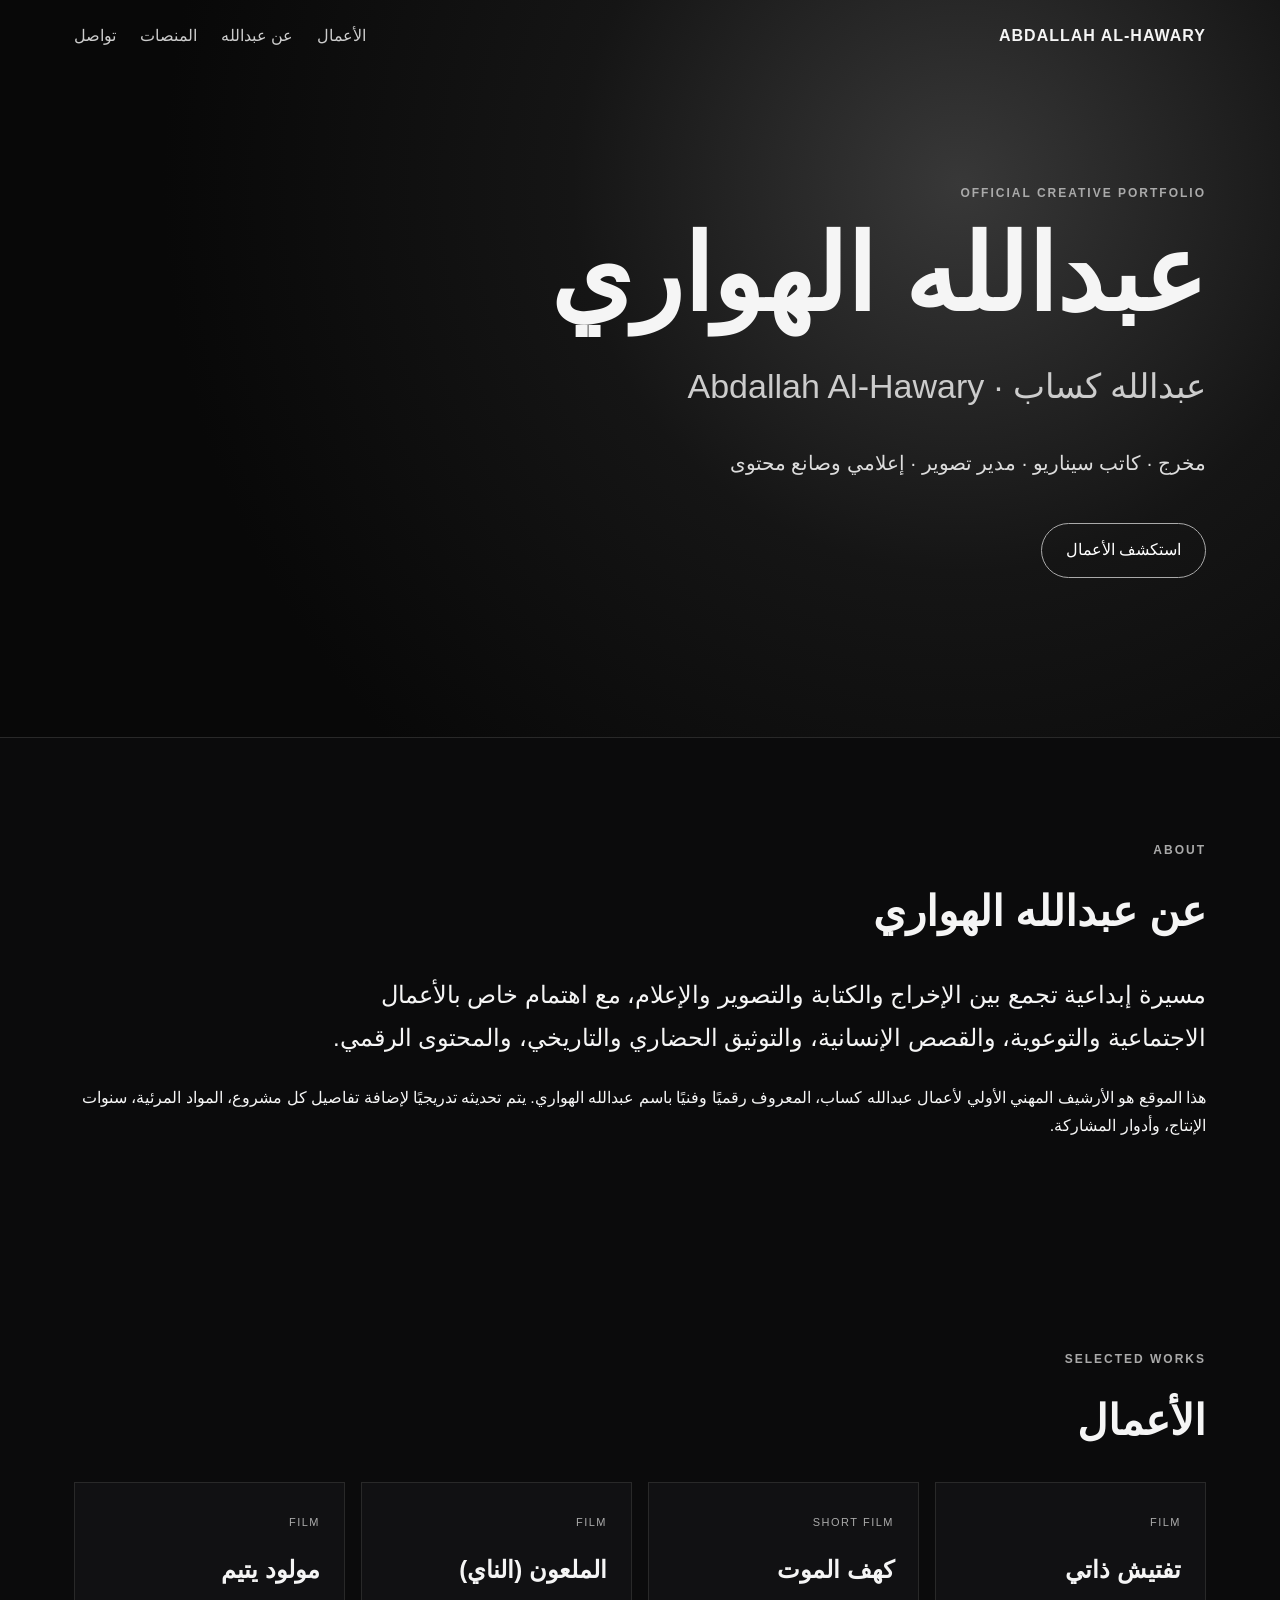
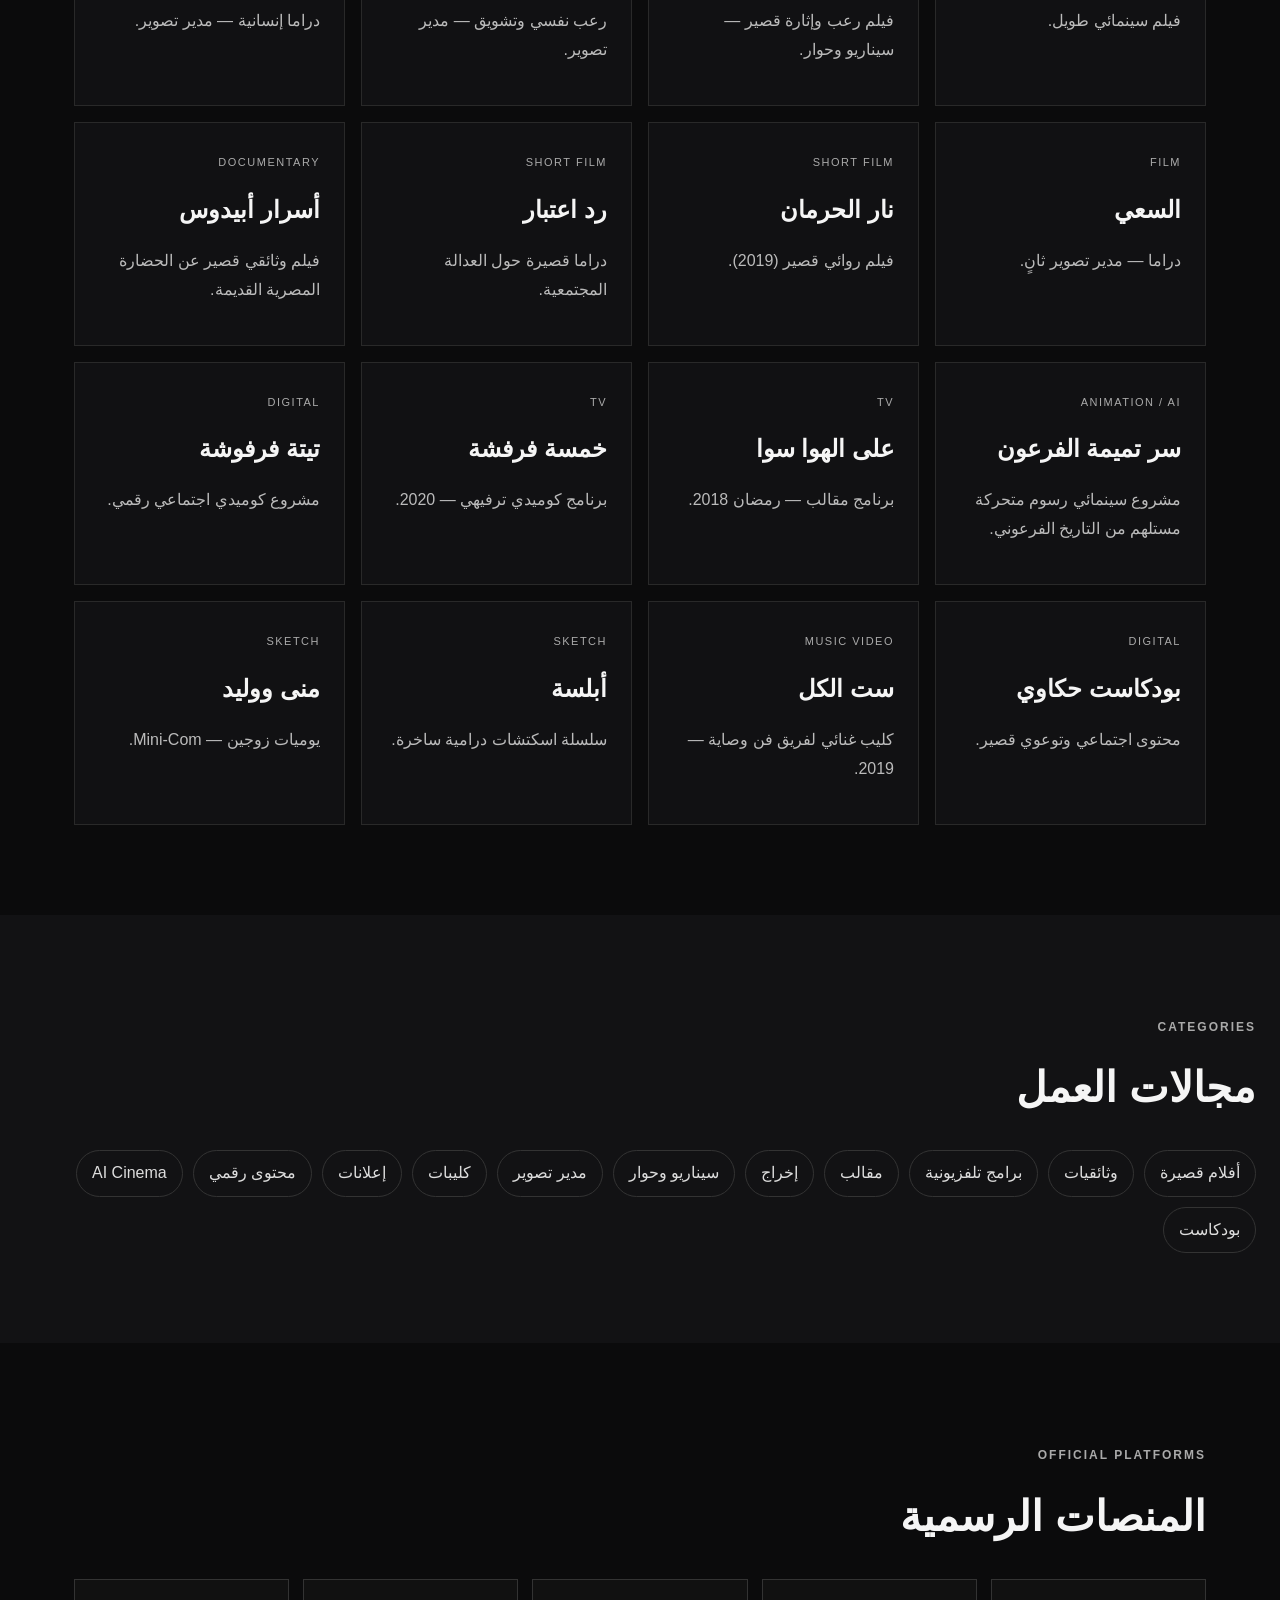
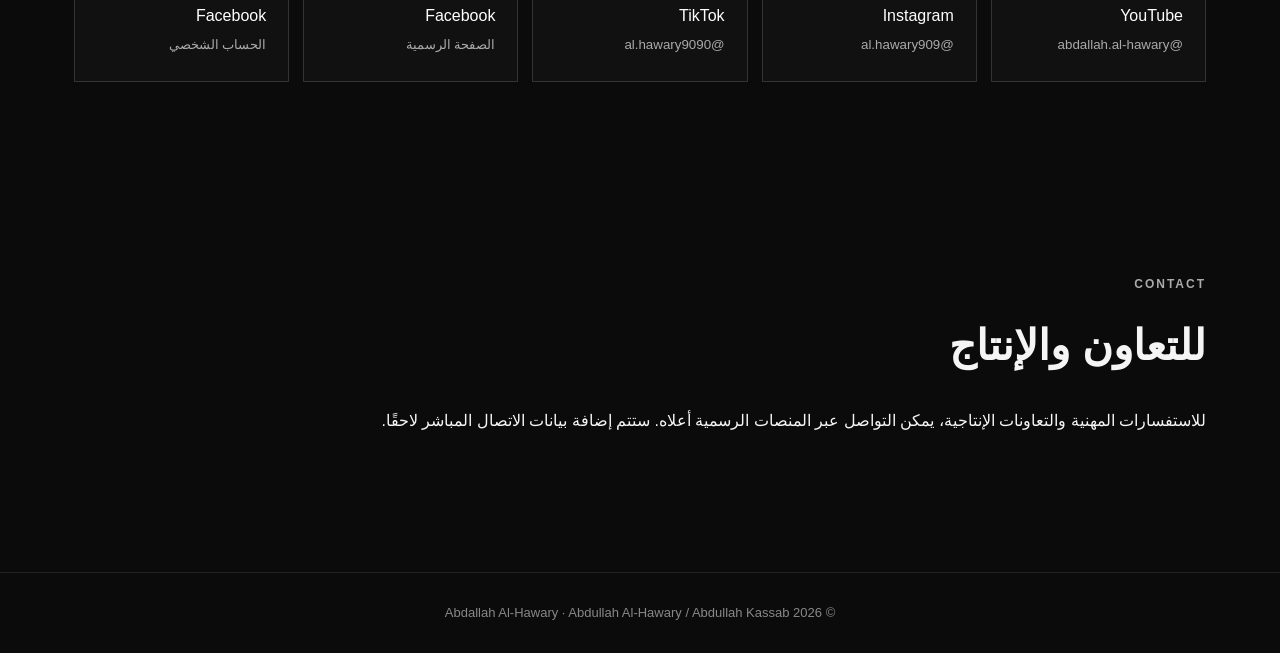
==== index.html @ 6ad76388 "Add files via upload" ====
<!doctype html>
<html lang="ar" dir="rtl">
<head>
<meta charset="utf-8">
<meta name="viewport" content="width=device-width,initial-scale=1">
<title>Abdallah Al-Hawary | عبدالله الهواري | عبدالله كساب</title>
<meta name="description" content="الموقع المهني والأرشيف الإبداعي لعبدالله الهواري (عبدالله كساب): مخرج، كاتب سيناريو، مدير تصوير وإعلامي مصري.">
<meta name="author" content="Abdallah Al-Hawary">
<link rel="stylesheet" href="style.css">
<script type="application/ld+json">
{
  "@context":"https://schema.org",
  "@type":"Person",
  "@id":"https://example.com/#person",
  "name":"Abdallah Al-Hawary",
  "alternateName":["عبدالله الهواري","عبدالله كساب"],
  "jobTitle":["Director","Filmmaker","Screenwriter","Director of Photography","Media Creator"],
  "description":"مخرج وكاتب سيناريو ومدير تصوير وإعلامي مصري، صاحب أعمال سينمائية ووثائقية وبرامج ومشروعات رقمية.",
  "sameAs":[
    "https://www.facebook.com/share/1F2w8r7p69/",
    "https://www.facebook.com/share/1C98TGQqkn/",
    "https://www.instagram.com/al.hawary909/",
    "https://www.tiktok.com/@al.hawary9090",
    "https://youtube.com/@abdallah.al-hawary"
  ]
}
</script>
</head>
<body>
<header class="hero">
  <nav><div class="brand">ABDALLAH AL-HAWARY</div><a href="#works">الأعمال</a><a href="#about">عن عبدالله</a><a href="#social">المنصات</a><a href="#contact">تواصل</a></nav>
  <div class="hero-inner">
    <p class="eyebrow">OFFICIAL CREATIVE PORTFOLIO</p>
    <h1>عبدالله الهواري</h1>
    <h2>عبدالله كساب · Abdallah Al-Hawary</h2>
    <p>مخرج · كاتب سيناريو · مدير تصوير · إعلامي وصانع محتوى</p>
    <a class="button" href="#works">استكشف الأعمال</a>
  </div>
</header>

<main>
<section id="about" class="section">
  <p class="eyebrow">ABOUT</p><h2>عن عبدالله الهواري</h2>
  <p class="lead">مسيرة إبداعية تجمع بين الإخراج والكتابة والتصوير والإعلام، مع اهتمام خاص بالأعمال الاجتماعية والتوعوية، والقصص الإنسانية، والتوثيق الحضاري والتاريخي، والمحتوى الرقمي.</p>
  <p>هذا الموقع هو الأرشيف المهني الأولي لأعمال عبدالله كساب، المعروف رقميًا وفنيًا باسم عبدالله الهواري. يتم تحديثه تدريجيًا لإضافة تفاصيل كل مشروع، المواد المرئية، سنوات الإنتاج، وأدوار المشاركة.</p>
</section>

<section id="works" class="section">
<p class="eyebrow">SELECTED WORKS</p><h2>الأعمال</h2>
<div class="grid">
  <article><span>FILM</span><h3>تفتيش ذاتي</h3><p>فيلم سينمائي طويل.</p></article>
  <article><span>SHORT FILM</span><h3>كهف الموت</h3><p>فيلم رعب وإثارة قصير — سيناريو وحوار.</p></article>
  <article><span>FILM</span><h3>الملعون (الناي)</h3><p>رعب نفسي وتشويق — مدير تصوير.</p></article>
  <article><span>FILM</span><h3>مولود يتيم</h3><p>دراما إنسانية — مدير تصوير.</p></article>
  <article><span>FILM</span><h3>السعي</h3><p>دراما — مدير تصوير ثانٍ.</p></article>
  <article><span>SHORT FILM</span><h3>نار الحرمان</h3><p>فيلم روائي قصير (2019).</p></article>
  <article><span>SHORT FILM</span><h3>رد اعتبار</h3><p>دراما قصيرة حول العدالة المجتمعية.</p></article>
  <article><span>DOCUMENTARY</span><h3>أسرار أبيدوس</h3><p>فيلم وثائقي قصير عن الحضارة المصرية القديمة.</p></article>
  <article><span>ANIMATION / AI</span><h3>سر تميمة الفرعون</h3><p>مشروع سينمائي رسوم متحركة مستلهم من التاريخ الفرعوني.</p></article>
  <article><span>TV</span><h3>على الهوا سوا</h3><p>برنامج مقالب — رمضان 2018.</p></article>
  <article><span>TV</span><h3>خمسة فرفشة</h3><p>برنامج كوميدي ترفيهي — 2020.</p></article>
  <article><span>DIGITAL</span><h3>تيتة فرفوشة</h3><p>مشروع كوميدي اجتماعي رقمي.</p></article>
  <article><span>DIGITAL</span><h3>بودكاست حكاوي</h3><p>محتوى اجتماعي وتوعوي قصير.</p></article>
  <article><span>MUSIC VIDEO</span><h3>ست الكل</h3><p>كليب غنائي لفريق فن وصاية — 2019.</p></article>
  <article><span>SKETCH</span><h3>أبلسة</h3><p>سلسلة اسكتشات درامية ساخرة.</p></article>
  <article><span>SKETCH</span><h3>منى ووليد</h3><p>يوميات زوجين — Mini-Com.</p></article>
</div>
</section>

<section class="section dark">
<p class="eyebrow">CATEGORIES</p><h2>مجالات العمل</h2>
<div class="tags"><span>أفلام قصيرة</span><span>وثائقيات</span><span>برامج تلفزيونية</span><span>مقالب</span><span>إخراج</span><span>سيناريو وحوار</span><span>مدير تصوير</span><span>كليبات</span><span>إعلانات</span><span>محتوى رقمي</span><span>AI Cinema</span><span>بودكاست</span></div>
</section>

<section id="social" class="section">
<p class="eyebrow">OFFICIAL PLATFORMS</p><h2>المنصات الرسمية</h2>
<div class="socials">
<a href="https://youtube.com/@abdallah.al-hawary" target="_blank" rel="me noopener">YouTube<br><small>@abdallah.al-hawary</small></a>
<a href="https://www.instagram.com/al.hawary909/" target="_blank" rel="me noopener">Instagram<br><small>@al.hawary909</small></a>
<a href="https://www.tiktok.com/@al.hawary9090" target="_blank" rel="me noopener">TikTok<br><small>@al.hawary9090</small></a>
<a href="https://www.facebook.com/share/1F2w8r7p69/" target="_blank" rel="me noopener">Facebook<br><small>الصفحة الرسمية</small></a>
<a href="https://www.facebook.com/share/1C98TGQqkn/" target="_blank" rel="me noopener">Facebook<br><small>الحساب الشخصي</small></a>
</div>
</section>

<section id="contact" class="section contact">
<p class="eyebrow">CONTACT</p><h2>للتعاون والإنتاج</h2>
<p>للاستفسارات المهنية والتعاونات الإنتاجية، يمكن التواصل عبر المنصات الرسمية أعلاه. ستتم إضافة بيانات الاتصال المباشر لاحقًا.</p>
</section>
</main>
<footer>© 2026 Abdallah Al-Hawary · Abdullah Al-Hawary / Abdullah Kassab</footer>
</body></html>
---- style.css ----
*{box-sizing:border-box}html{scroll-behavior:smooth}body{margin:0;background:#0b0b0c;color:#f5f5f5;font-family:Arial,"Noto Sans Arabic",sans-serif;line-height:1.8}.hero{min-height:82vh;background:radial-gradient(circle at 75% 25%,#383838 0,#151515 35%,#080808 72%);border-bottom:1px solid #292929}.hero nav{max-width:1180px;margin:auto;padding:22px 24px;display:flex;gap:24px;align-items:center}.hero nav a{color:#ccc;text-decoration:none}.brand{font-weight:800;letter-spacing:1px;margin-left:auto}.hero-inner{max-width:1180px;margin:110px auto 0;padding:0 24px}.eyebrow{letter-spacing:2px;color:#aaa;font-size:12px;font-weight:700}.hero h1{font-size:clamp(48px,9vw,105px);line-height:1;margin:18px 0 8px}.hero h2{font-size:clamp(20px,3vw,34px);font-weight:400;color:#ccc}.hero p:not(.eyebrow){font-size:20px;color:#ddd}.button{display:inline-block;margin-top:22px;padding:12px 24px;border:1px solid #aaa;border-radius:999px;color:#fff;text-decoration:none}.section{max-width:1180px;margin:auto;padding:90px 24px}.section h2{font-size:42px;margin:0 0 24px}.lead{font-size:24px;max-width:900px}.grid{display:grid;grid-template-columns:repeat(auto-fit,minmax(240px,1fr));gap:16px}.grid article{padding:24px;border:1px solid #292929;background:#111113;min-height:180px}.grid span{font-size:11px;letter-spacing:1.5px;color:#aaa}.grid h3{font-size:24px;margin:12px 0}.grid p{color:#bbb}.dark{max-width:none;background:#121214}.tags{display:flex;flex-wrap:wrap;gap:10px}.tags span{border:1px solid #333;border-radius:999px;padding:8px 15px;color:#ddd}.socials{display:grid;grid-template-columns:repeat(auto-fit,minmax(210px,1fr));gap:14px}.socials a{padding:22px;border:1px solid #333;color:#fff;text-decoration:none;background:#111}.socials small{color:#aaa}.contact{padding-bottom:120px}footer{text-align:center;padding:28px;border-top:1px solid #222;color:#888;font-size:13px}@media(max-width:700px){.hero nav{flex-wrap:wrap}.brand{width:100%}.hero-inner{margin-top:70px}.section{padding:65px 20px}.section h2{font-size:34px}.lead{font-size:20px}}
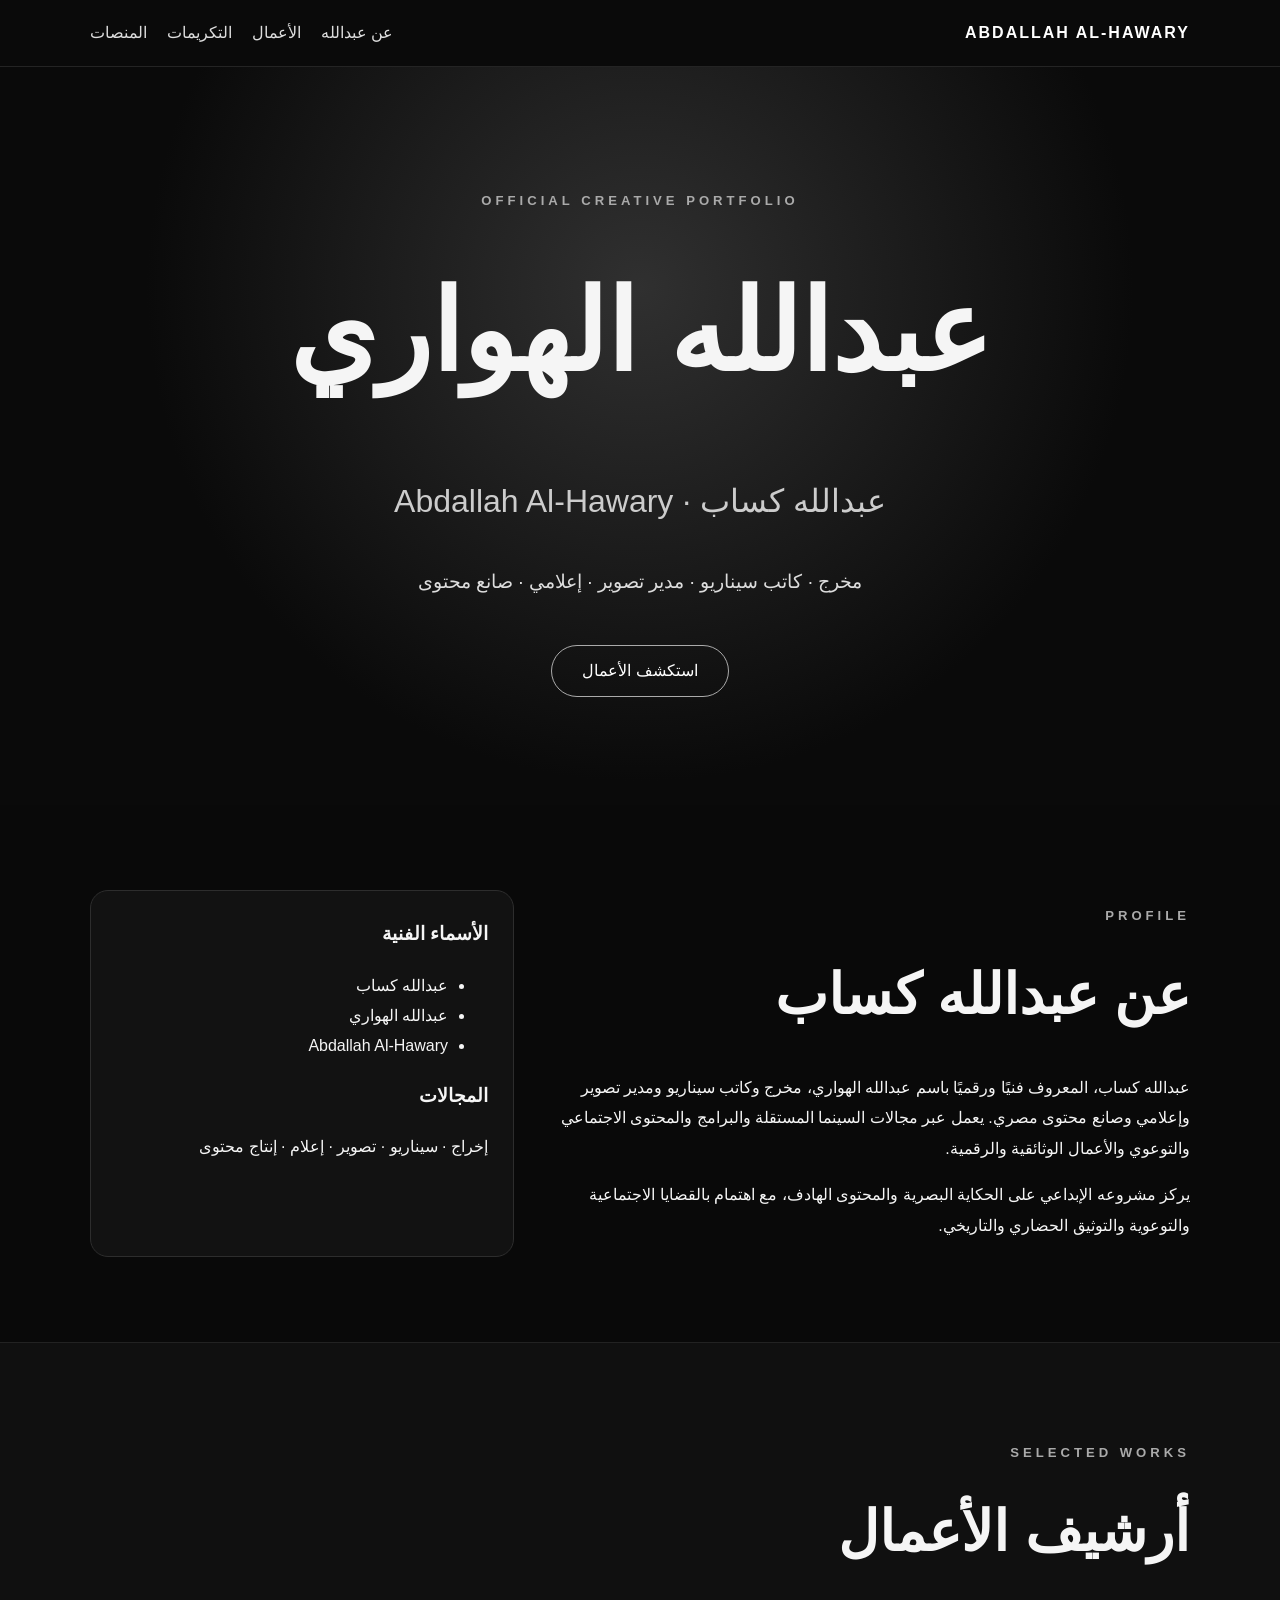
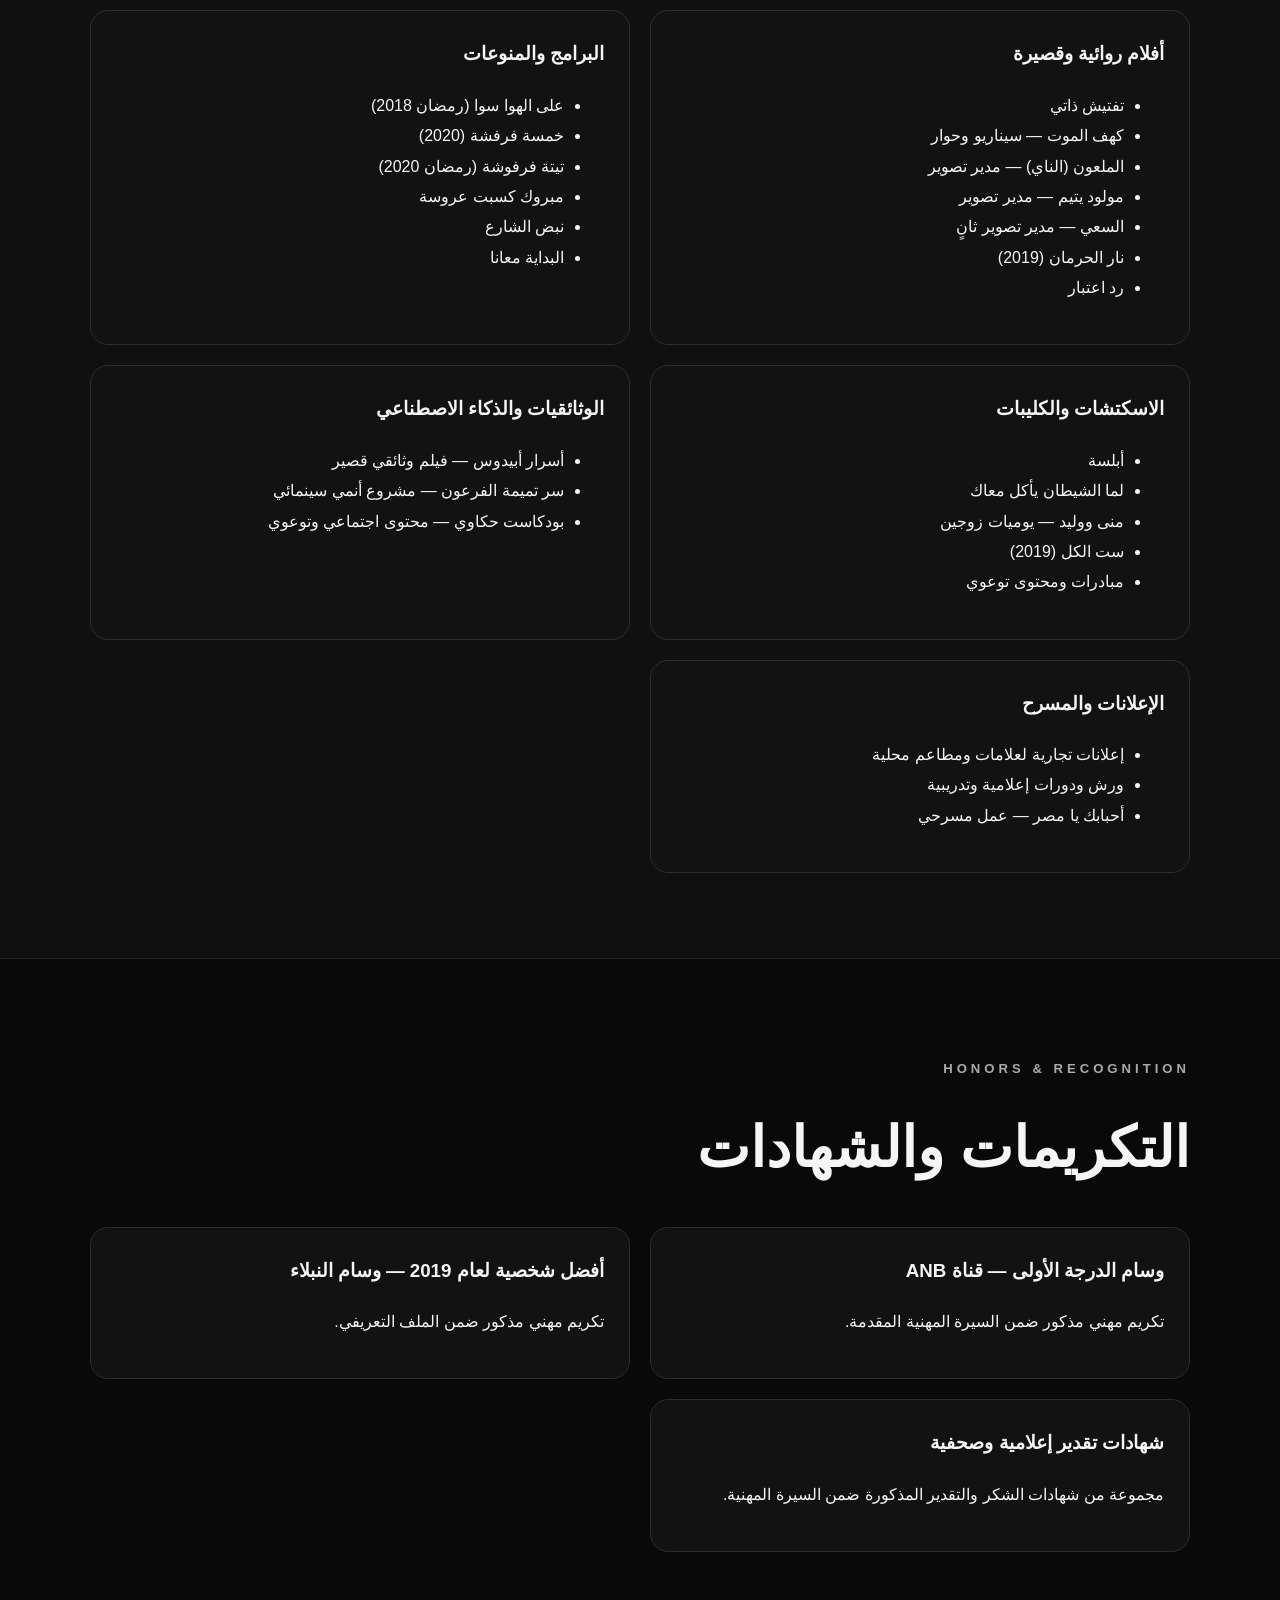
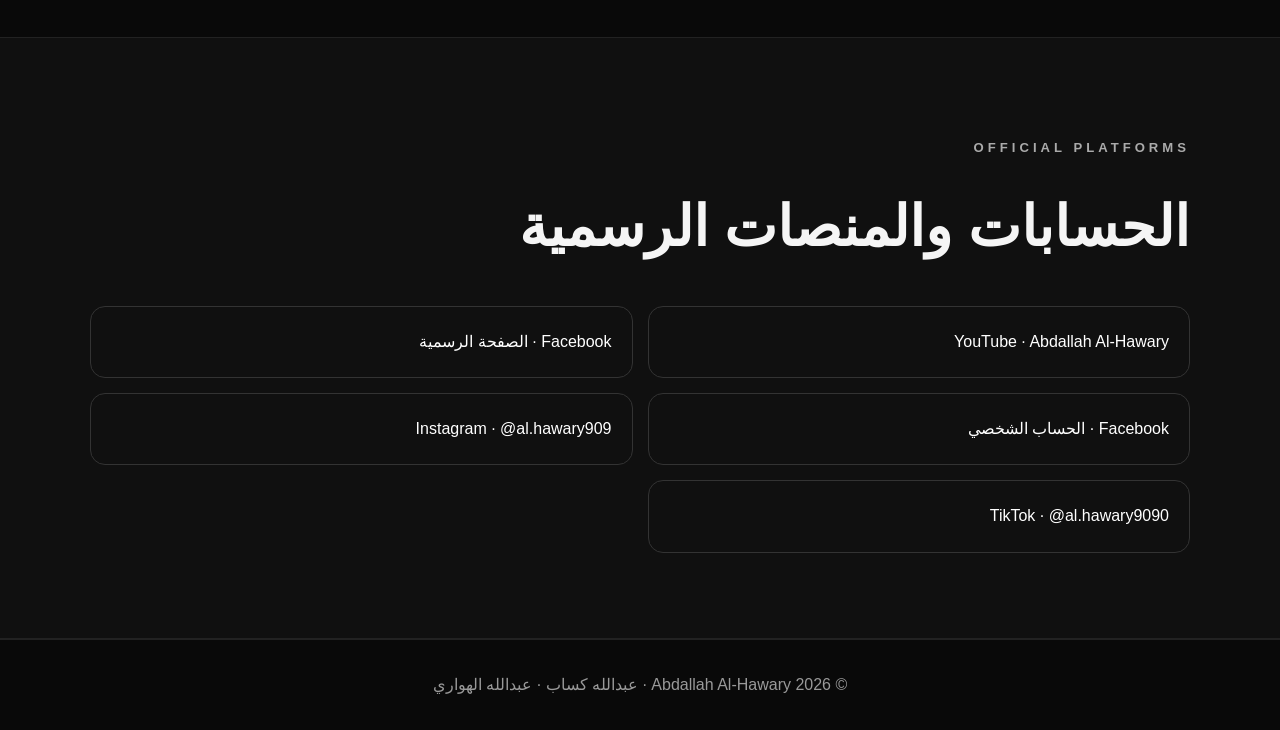
==== commit 154f6c34: "Add files via upload" ====
--- a/index.html
+++ b/index.html
@@ -1,92 +1 @@
-<!doctype html>
-<html lang="ar" dir="rtl">
-<head>
-<meta charset="utf-8">
-<meta name="viewport" content="width=device-width,initial-scale=1">
-<title>Abdallah Al-Hawary | عبدالله الهواري | عبدالله كساب</title>
-<meta name="description" content="الموقع المهني والأرشيف الإبداعي لعبدالله الهواري (عبدالله كساب): مخرج، كاتب سيناريو، مدير تصوير وإعلامي مصري.">
-<meta name="author" content="Abdallah Al-Hawary">
-<link rel="stylesheet" href="style.css">
-<script type="application/ld+json">
-{
-  "@context":"https://schema.org",
-  "@type":"Person",
-  "@id":"https://example.com/#person",
-  "name":"Abdallah Al-Hawary",
-  "alternateName":["عبدالله الهواري","عبدالله كساب"],
-  "jobTitle":["Director","Filmmaker","Screenwriter","Director of Photography","Media Creator"],
-  "description":"مخرج وكاتب سيناريو ومدير تصوير وإعلامي مصري، صاحب أعمال سينمائية ووثائقية وبرامج ومشروعات رقمية.",
-  "sameAs":[
-    "https://www.facebook.com/share/1F2w8r7p69/",
-    "https://www.facebook.com/share/1C98TGQqkn/",
-    "https://www.instagram.com/al.hawary909/",
-    "https://www.tiktok.com/@al.hawary9090",
-    "https://youtube.com/@abdallah.al-hawary"
-  ]
-}
-</script>
-</head>
-<body>
-<header class="hero">
-  <nav><div class="brand">ABDALLAH AL-HAWARY</div><a href="#works">الأعمال</a><a href="#about">عن عبدالله</a><a href="#social">المنصات</a><a href="#contact">تواصل</a></nav>
-  <div class="hero-inner">
-    <p class="eyebrow">OFFICIAL CREATIVE PORTFOLIO</p>
-    <h1>عبدالله الهواري</h1>
-    <h2>عبدالله كساب · Abdallah Al-Hawary</h2>
-    <p>مخرج · كاتب سيناريو · مدير تصوير · إعلامي وصانع محتوى</p>
-    <a class="button" href="#works">استكشف الأعمال</a>
-  </div>
-</header>
-
-<main>
-<section id="about" class="section">
-  <p class="eyebrow">ABOUT</p><h2>عن عبدالله الهواري</h2>
-  <p class="lead">مسيرة إبداعية تجمع بين الإخراج والكتابة والتصوير والإعلام، مع اهتمام خاص بالأعمال الاجتماعية والتوعوية، والقصص الإنسانية، والتوثيق الحضاري والتاريخي، والمحتوى الرقمي.</p>
-  <p>هذا الموقع هو الأرشيف المهني الأولي لأعمال عبدالله كساب، المعروف رقميًا وفنيًا باسم عبدالله الهواري. يتم تحديثه تدريجيًا لإضافة تفاصيل كل مشروع، المواد المرئية، سنوات الإنتاج، وأدوار المشاركة.</p>
-</section>
-
-<section id="works" class="section">
-<p class="eyebrow">SELECTED WORKS</p><h2>الأعمال</h2>
-<div class="grid">
-  <article><span>FILM</span><h3>تفتيش ذاتي</h3><p>فيلم سينمائي طويل.</p></article>
-  <article><span>SHORT FILM</span><h3>كهف الموت</h3><p>فيلم رعب وإثارة قصير — سيناريو وحوار.</p></article>
-  <article><span>FILM</span><h3>الملعون (الناي)</h3><p>رعب نفسي وتشويق — مدير تصوير.</p></article>
-  <article><span>FILM</span><h3>مولود يتيم</h3><p>دراما إنسانية — مدير تصوير.</p></article>
-  <article><span>FILM</span><h3>السعي</h3><p>دراما — مدير تصوير ثانٍ.</p></article>
-  <article><span>SHORT FILM</span><h3>نار الحرمان</h3><p>فيلم روائي قصير (2019).</p></article>
-  <article><span>SHORT FILM</span><h3>رد اعتبار</h3><p>دراما قصيرة حول العدالة المجتمعية.</p></article>
-  <article><span>DOCUMENTARY</span><h3>أسرار أبيدوس</h3><p>فيلم وثائقي قصير عن الحضارة المصرية القديمة.</p></article>
-  <article><span>ANIMATION / AI</span><h3>سر تميمة الفرعون</h3><p>مشروع سينمائي رسوم متحركة مستلهم من التاريخ الفرعوني.</p></article>
-  <article><span>TV</span><h3>على الهوا سوا</h3><p>برنامج مقالب — رمضان 2018.</p></article>
-  <article><span>TV</span><h3>خمسة فرفشة</h3><p>برنامج كوميدي ترفيهي — 2020.</p></article>
-  <article><span>DIGITAL</span><h3>تيتة فرفوشة</h3><p>مشروع كوميدي اجتماعي رقمي.</p></article>
-  <article><span>DIGITAL</span><h3>بودكاست حكاوي</h3><p>محتوى اجتماعي وتوعوي قصير.</p></article>
-  <article><span>MUSIC VIDEO</span><h3>ست الكل</h3><p>كليب غنائي لفريق فن وصاية — 2019.</p></article>
-  <article><span>SKETCH</span><h3>أبلسة</h3><p>سلسلة اسكتشات درامية ساخرة.</p></article>
-  <article><span>SKETCH</span><h3>منى ووليد</h3><p>يوميات زوجين — Mini-Com.</p></article>
-</div>
-</section>
-
-<section class="section dark">
-<p class="eyebrow">CATEGORIES</p><h2>مجالات العمل</h2>
-<div class="tags"><span>أفلام قصيرة</span><span>وثائقيات</span><span>برامج تلفزيونية</span><span>مقالب</span><span>إخراج</span><span>سيناريو وحوار</span><span>مدير تصوير</span><span>كليبات</span><span>إعلانات</span><span>محتوى رقمي</span><span>AI Cinema</span><span>بودكاست</span></div>
-</section>
-
-<section id="social" class="section">
-<p class="eyebrow">OFFICIAL PLATFORMS</p><h2>المنصات الرسمية</h2>
-<div class="socials">
-<a href="https://youtube.com/@abdallah.al-hawary" target="_blank" rel="me noopener">YouTube<br><small>@abdallah.al-hawary</small></a>
-<a href="https://www.instagram.com/al.hawary909/" target="_blank" rel="me noopener">Instagram<br><small>@al.hawary909</small></a>
-<a href="https://www.tiktok.com/@al.hawary9090" target="_blank" rel="me noopener">TikTok<br><small>@al.hawary9090</small></a>
-<a href="https://www.facebook.com/share/1F2w8r7p69/" target="_blank" rel="me noopener">Facebook<br><small>الصفحة الرسمية</small></a>
-<a href="https://www.facebook.com/share/1C98TGQqkn/" target="_blank" rel="me noopener">Facebook<br><small>الحساب الشخصي</small></a>
-</div>
-</section>
-
-<section id="contact" class="section contact">
-<p class="eyebrow">CONTACT</p><h2>للتعاون والإنتاج</h2>
-<p>للاستفسارات المهنية والتعاونات الإنتاجية، يمكن التواصل عبر المنصات الرسمية أعلاه. ستتم إضافة بيانات الاتصال المباشر لاحقًا.</p>
-</section>
-</main>
-<footer>© 2026 Abdallah Al-Hawary · Abdullah Al-Hawary / Abdullah Kassab</footer>
-</body></html>+<!doctype html><html lang="ar" dir="rtl"><head><meta charset="utf-8"><meta name="viewport" content="width=device-width,initial-scale=1"><title>عبدالله كساب | عبدالله الهواري | Abdallah Al-Hawary — مخرج وإعلامي</title><meta name="description" content="الموقع الرسمي لعبدالله كساب المعروف فنيًا باسم عبدالله الهواري وAbdallah Al-Hawary — مخرج وكاتب سيناريو ومدير تصوير وإعلامي وصانع محتوى."><meta name="robots" content="index,follow"><link rel="canonical" href="https://abdallah-kassab.github.io/"><link rel="stylesheet" href="style.css"><script type="application/ld+json">{"@context":"https://schema.org","@type":"Person","name":"عبدالله كساب","alternateName":["عبدالله الهواري","Abdallah Al-Hawary"],"jobTitle":["مخرج","كاتب سيناريو","مدير تصوير","إعلامي"],"url":"https://abdallah-kassab.github.io/","sameAs":["https://www.facebook.com/share/1F2w8r7p69/","https://www.facebook.com/share/1C98TGQqkn/","https://www.instagram.com/al.hawary909/","https://www.tiktok.com/@al.hawary9090","https://youtube.com/@abdallah.al-hawary"]}</script></head><body><header><div class="wrap nav"><a class="brand" href="#top">ABDALLAH AL-HAWARY</a><nav><a href="#about">عن عبدالله</a><a href="#works">الأعمال</a><a href="#honors">التكريمات</a><a href="#platforms">المنصات</a></nav></div></header><main id="top"><section class="hero"><div class="wrap"><p class="eyebrow">OFFICIAL CREATIVE PORTFOLIO</p><h1>عبدالله الهواري</h1><p class="aka">عبدالله كساب · Abdallah Al-Hawary</p><p class="lead">مخرج · كاتب سيناريو · مدير تصوير · إعلامي · صانع محتوى</p><a class="button" href="#works">استكشف الأعمال</a></div></section><section id="about" class="section"><div class="wrap grid"><div><p class="eyebrow">PROFILE</p><h2>عن عبدالله كساب</h2><p>عبدالله كساب، المعروف فنيًا ورقميًا باسم عبدالله الهواري، مخرج وكاتب سيناريو ومدير تصوير وإعلامي وصانع محتوى مصري. يعمل عبر مجالات السينما المستقلة والبرامج والمحتوى الاجتماعي والتوعوي والأعمال الوثائقية والرقمية.</p><p>يركز مشروعه الإبداعي على الحكاية البصرية والمحتوى الهادف، مع اهتمام بالقضايا الاجتماعية والتوعوية والتوثيق الحضاري والتاريخي.</p></div><div class="card"><h3>الأسماء الفنية</h3><ul><li>عبدالله كساب</li><li>عبدالله الهواري</li><li>Abdallah Al-Hawary</li></ul><h3>المجالات</h3><p>إخراج · سيناريو · تصوير · إعلام · إنتاج محتوى</p></div></div></section><section id="works" class="section dark"><div class="wrap"><p class="eyebrow">SELECTED WORKS</p><h2>أرشيف الأعمال</h2><div class="cards"><article class="card"><h3>أفلام روائية وقصيرة</h3><ul><li>تفتيش ذاتي</li><li>كهف الموت — سيناريو وحوار</li><li>الملعون (الناي) — مدير تصوير</li><li>مولود يتيم — مدير تصوير</li><li>السعي — مدير تصوير ثانٍ</li><li>نار الحرمان (2019)</li><li>رد اعتبار</li></ul></article><article class="card"><h3>البرامج والمنوعات</h3><ul><li>على الهوا سوا (رمضان 2018)</li><li>خمسة فرفشة (2020)</li><li>تيتة فرفوشة (رمضان 2020)</li><li>مبروك كسبت عروسة</li><li>نبض الشارع</li><li>البداية معانا</li></ul></article><article class="card"><h3>الاسكتشات والكليبات</h3><ul><li>أبلسة</li><li>لما الشيطان يأكل معاك</li><li>منى ووليد — يوميات زوجين</li><li>ست الكل (2019)</li><li>مبادرات ومحتوى توعوي</li></ul></article><article class="card"><h3>الوثائقيات والذكاء الاصطناعي</h3><ul><li>أسرار أبيدوس — فيلم وثائقي قصير</li><li>سر تميمة الفرعون — مشروع أنمي سينمائي</li><li>بودكاست حكاوي — محتوى اجتماعي وتوعوي</li></ul></article><article class="card"><h3>الإعلانات والمسرح</h3><ul><li>إعلانات تجارية لعلامات ومطاعم محلية</li><li>ورش ودورات إعلامية وتدريبية</li><li>أحبابك يا مصر — عمل مسرحي</li></ul></article></div></div></section><section id="honors" class="section"><div class="wrap"><p class="eyebrow">HONORS & RECOGNITION</p><h2>التكريمات والشهادات</h2><div class="cards"><div class="card"><h3>وسام الدرجة الأولى — قناة ANB</h3><p>تكريم مهني مذكور ضمن السيرة المهنية المقدمة.</p></div><div class="card"><h3>أفضل شخصية لعام 2019 — وسام النبلاء</h3><p>تكريم مهني مذكور ضمن الملف التعريفي.</p></div><div class="card"><h3>شهادات تقدير إعلامية وصحفية</h3><p>مجموعة من شهادات الشكر والتقدير المذكورة ضمن السيرة المهنية.</p></div></div></div></section><section id="platforms" class="section dark"><div class="wrap"><p class="eyebrow">OFFICIAL PLATFORMS</p><h2>الحسابات والمنصات الرسمية</h2><div class="links"><a href="https://youtube.com/@abdallah.al-hawary" rel="me noopener" target="_blank">YouTube · Abdallah Al-Hawary</a><a href="https://www.facebook.com/share/1F2w8r7p69/" rel="me noopener" target="_blank">Facebook · الصفحة الرسمية</a><a href="https://www.facebook.com/share/1C98TGQqkn/" rel="me noopener" target="_blank">Facebook · الحساب الشخصي</a><a href="https://www.instagram.com/al.hawary909/" rel="me noopener" target="_blank">Instagram · @al.hawary909</a><a href="https://www.tiktok.com/@al.hawary9090" rel="me noopener" target="_blank">TikTok · @al.hawary9090</a></div></div></section></main><footer>© 2026 Abdallah Al-Hawary · عبدالله كساب · عبدالله الهواري</footer></body></html>
--- a/style.css
+++ b/style.css
@@ -1 +1 @@
-*{box-sizing:border-box}html{scroll-behavior:smooth}body{margin:0;background:#0b0b0c;color:#f5f5f5;font-family:Arial,"Noto Sans Arabic",sans-serif;line-height:1.8}.hero{min-height:82vh;background:radial-gradient(circle at 75% 25%,#383838 0,#151515 35%,#080808 72%);border-bottom:1px solid #292929}.hero nav{max-width:1180px;margin:auto;padding:22px 24px;display:flex;gap:24px;align-items:center}.hero nav a{color:#ccc;text-decoration:none}.brand{font-weight:800;letter-spacing:1px;margin-left:auto}.hero-inner{max-width:1180px;margin:110px auto 0;padding:0 24px}.eyebrow{letter-spacing:2px;color:#aaa;font-size:12px;font-weight:700}.hero h1{font-size:clamp(48px,9vw,105px);line-height:1;margin:18px 0 8px}.hero h2{font-size:clamp(20px,3vw,34px);font-weight:400;color:#ccc}.hero p:not(.eyebrow){font-size:20px;color:#ddd}.button{display:inline-block;margin-top:22px;padding:12px 24px;border:1px solid #aaa;border-radius:999px;color:#fff;text-decoration:none}.section{max-width:1180px;margin:auto;padding:90px 24px}.section h2{font-size:42px;margin:0 0 24px}.lead{font-size:24px;max-width:900px}.grid{display:grid;grid-template-columns:repeat(auto-fit,minmax(240px,1fr));gap:16px}.grid article{padding:24px;border:1px solid #292929;background:#111113;min-height:180px}.grid span{font-size:11px;letter-spacing:1.5px;color:#aaa}.grid h3{font-size:24px;margin:12px 0}.grid p{color:#bbb}.dark{max-width:none;background:#121214}.tags{display:flex;flex-wrap:wrap;gap:10px}.tags span{border:1px solid #333;border-radius:999px;padding:8px 15px;color:#ddd}.socials{display:grid;grid-template-columns:repeat(auto-fit,minmax(210px,1fr));gap:14px}.socials a{padding:22px;border:1px solid #333;color:#fff;text-decoration:none;background:#111}.socials small{color:#aaa}.contact{padding-bottom:120px}footer{text-align:center;padding:28px;border-top:1px solid #222;color:#888;font-size:13px}@media(max-width:700px){.hero nav{flex-wrap:wrap}.brand{width:100%}.hero-inner{margin-top:70px}.section{padding:65px 20px}.section h2{font-size:34px}.lead{font-size:20px}}+*{box-sizing:border-box}html{scroll-behavior:smooth}body{margin:0;background:#090909;color:#f5f5f5;font-family:Arial,"Noto Sans Arabic",sans-serif;line-height:1.9}.wrap{width:min(1100px,92%);margin:auto}header{position:sticky;top:0;z-index:5;background:#0b0b0bf2;border-bottom:1px solid #242424}.nav{display:flex;justify-content:space-between;align-items:center;gap:20px;padding:18px 0}.brand{color:#fff;text-decoration:none;font-weight:800;letter-spacing:2px}.nav nav{display:flex;gap:20px;flex-wrap:wrap}.nav nav a{color:#ddd;text-decoration:none}.hero{min-height:82vh;display:grid;place-items:center;text-align:center;padding:80px 0;background:radial-gradient(circle at 50% 30%,#303030,#0a0a0a 60%)}.eyebrow{letter-spacing:4px;color:#aaa;font-size:.82rem;font-weight:700}.hero h1{font-size:clamp(3rem,9vw,7rem);margin:10px 0}.aka{font-size:clamp(1.2rem,3vw,2rem);color:#ccc}.lead{font-size:1.2rem;color:#ddd}.button{display:inline-block;margin-top:25px;padding:10px 30px;border:1px solid #aaa;border-radius:40px;color:#fff;text-decoration:none}.section{padding:85px 0}.dark{background:#101010;border-top:1px solid #222;border-bottom:1px solid #222}.grid{display:grid;grid-template-columns:1.5fr 1fr;gap:40px}.section h2{font-size:clamp(2rem,5vw,3.5rem);margin:5px 0 25px}.cards{display:grid;grid-template-columns:repeat(2,1fr);gap:20px}.card{border:1px solid #2d2d2d;border-radius:18px;padding:25px;background:#121212}.card h3{margin-top:0}.links{display:grid;grid-template-columns:repeat(2,1fr);gap:15px}.links a{padding:20px;border:1px solid #333;border-radius:15px;color:#fff;text-decoration:none}footer{padding:30px;text-align:center;color:#999;border-top:1px solid #222}@media(max-width:700px){.nav{align-items:flex-start;flex-direction:column}.grid,.cards,.links{grid-template-columns:1fr}.hero{min-height:75vh}.section{padding:65px 0}.hero h1{font-size:3.2rem}}
